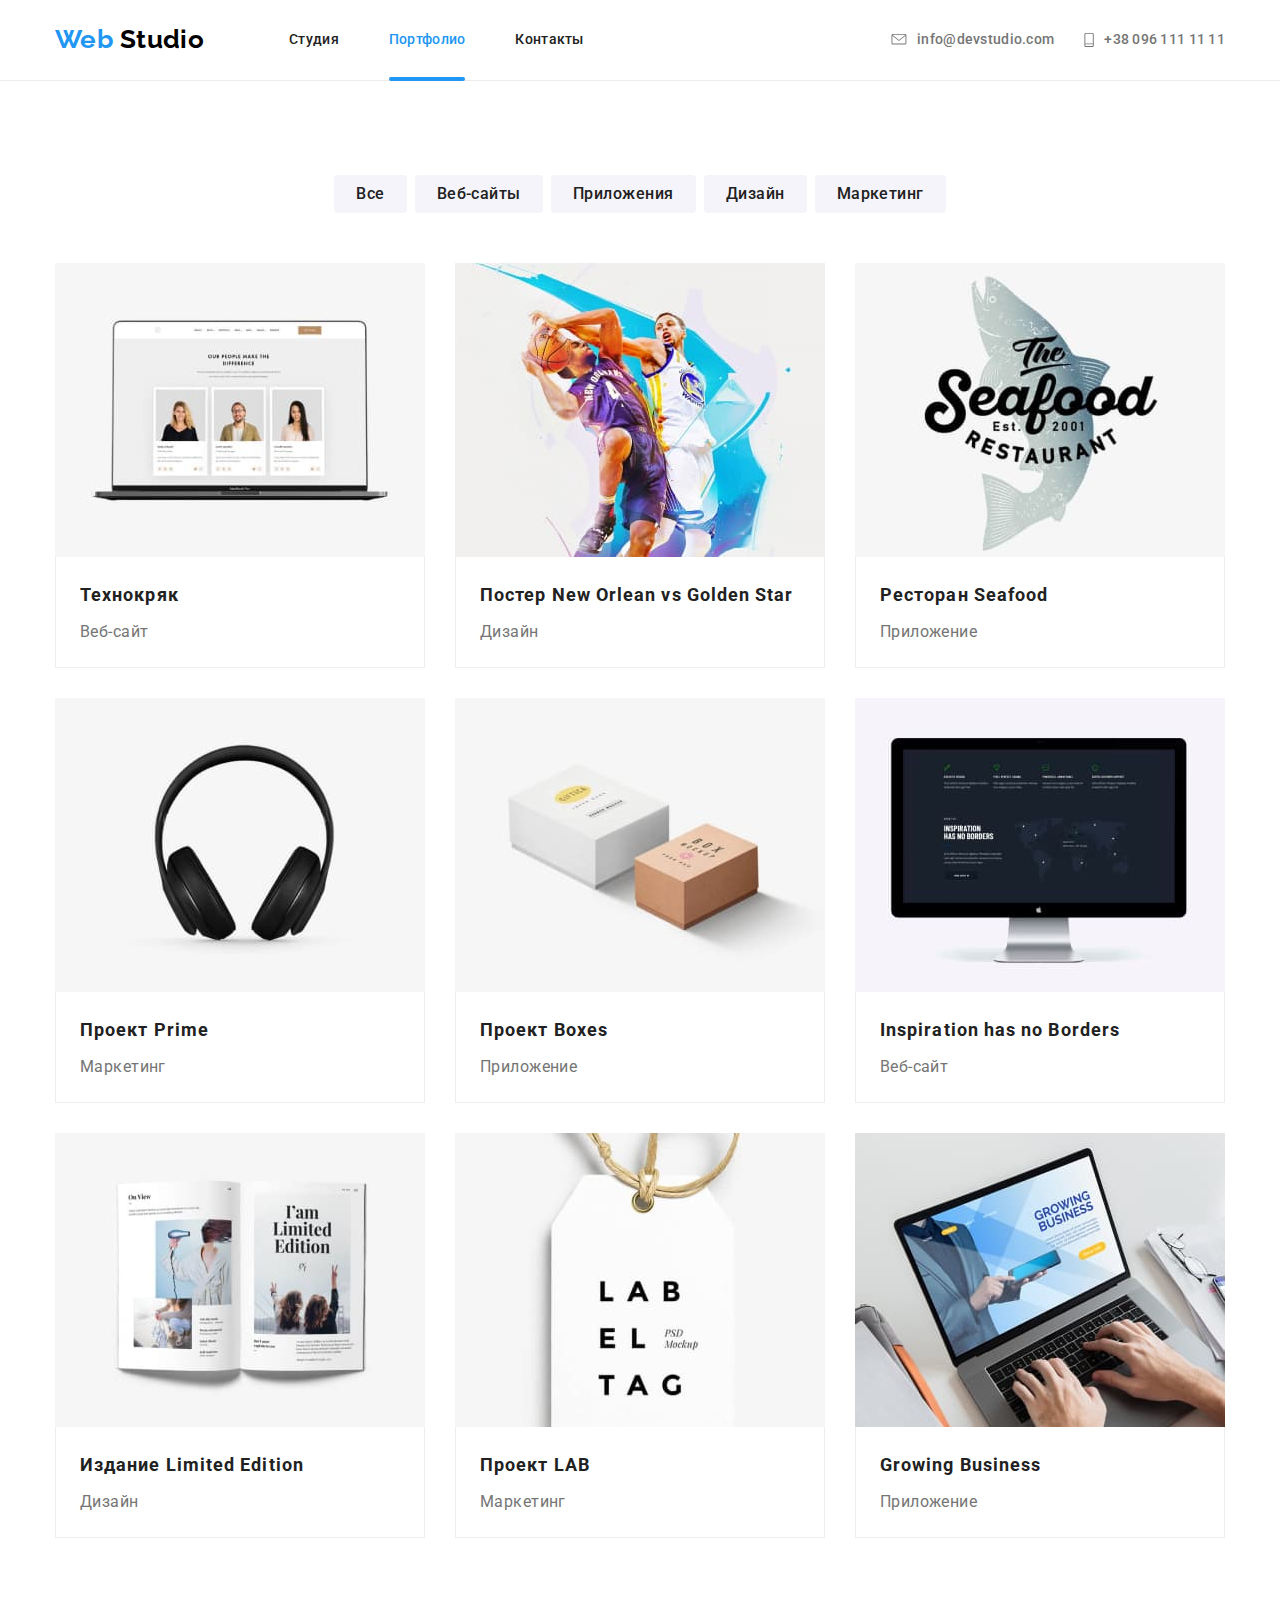
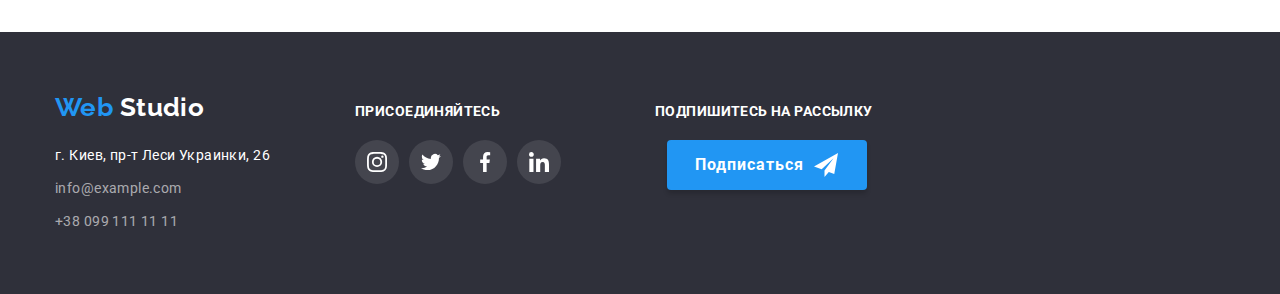
==== portfolio.html @ d70b0548 "+6" ====
<!DOCTYPE html>
<html lang="ru">
  <head>
    <meta charset="UTF-8" />
    <meta name="viewport" content="width=device-width, initial-scale=1.0" />
    <title>Web Studio</title>
    <link
      href="https://fonts.googleapis.com/css2?family=Raleway:wght@700&family=Roboto:wght@400;500;700;900&display=swap"
      rel="stylesheet"
    />
    <link rel="stylesheet" href="./css/normalize.css" />
    <link rel="stylesheet" href="./css/common.css" />
  </head>
  <body>
    <!--Верхняя линия-->
    <header class="header-nav">
      <div class="container main-nav">
        <nav class="site-nav-logo">
          <a class="logo" href="./index.html"
            ><span class="logo-color">Web</span> Studio</a
          >

          <ul class="site-nav list">
            <li class="item"><a href="./index.html" class="link">Студия</a></li>
            <li class="item">
              <a href="./portfolio.html" class="link current">Портфолио</a>
            </li>
            <li class="item"><a href="" class="link">Контакты</a></li>
          </ul>
        </nav>

        <ul class="add-header list">
          <li class="item">
            <a href="mailto:info@devstudio.com" class="link">
              <svg class="icon-style" height="11.2" width="16">
                <use href="./img/symbol-defs111.svg#icon-envelope"></use>
              </svg>
              info@devstudio.com</a
            >
          </li>
          <li class="item">
            <a href="tel:+380961111111" class="link">
              <svg class="icon-style" height="14" width="10">
                <use href="./img/symbol-defs111.svg#icon-phone"></use>
              </svg>
              +38 096 111 11 11</a
            >
          </li>
        </ul>
      </div>
    </header>
    <main>
      <!--Навигация по проэктам-->
      <section class="portfolio">
        <div class="container">
          <h1 class="is-hidden">Портфолио</h1>

          <ul class="list box-button">
            <li class="item">
              <button type="button" class="filter">Все</button>
            </li>
            <li class="item">
              <button type="button" class="filter">Веб-сайты</button>
            </li>
            <li class="item">
              <button type="button" class="filter">Приложения</button>
            </li>
            <li class="item">
              <button type="button" class="filter">Дизайн</button>
            </li>
            <li class="item">
              <button type="button" class="filter">Маркетинг</button>
            </li>
          </ul>
          <!-- сетка -->
          <div class="projects">
            <ul class="list grid">
              <li class="grid-item">
                <div>
                  <a class="projects-link" href="#">
                    <div class="card-hover">
                      <img
                        class="picture projects-img"
                        src="./images-portfolio/technokrjak.jpg"
                        width="370"
                        alt="технокряк веб-сайт"
                        />
                          <p class="hover-text">
                        Технокряк это современная площадка распространения
                        коронавируса. Компании используют эту платформу для
                        цифрового шпионажа и атак на защищённые сервера конкурентов.
                          </p>
                    </div>
                    <div class="text">
                      <h2 class="projects-title">Технокряк</h2>
                      <p class="projects-text">Веб-сайт</p>
                    </div>
                  </a>
                </div>
              </li>
              <li class="grid-item">
                <div>
                  <a class="projects-link" href="#">
                    <div>
                      <img
                        class="picture projects-img"
                        src="./images-portfolio/desing.jpg"
                        width="370"
                        alt="Дизайн постера"
                      />
                      <!-- <p></p> -->
                    </div>
                    <div class="text">
                      <h2 class="projects-title">
                        Постер New Orlean vs Golden Star
                      </h2>
                      <p class="projects-text">Дизайн</p>
                    </div>
                  </a>
                </div>
              </li>
              <li class="grid-item">
                <div>
                  <a class="projects-link" href="#">
                    <div>
                      <img
                        class="picture projects-img"
                        src="./images-portfolio/seafood.jpg"
                        width="370"
                        alt="приложение ресторана Seafood"
                      />
                      <!-- <p></p> -->
                    </div>
                    <div class="text">
                      <h2 class="projects-title">Ресторан Seafood</h2>
                      <p class="projects-text">Приложение</p>
                    </div>
                  </a>
                </div>
              </li>
              <li class="grid-item">
                <div>
                  <a class="projects-link" href="#">
                    <div>
                      <img
                        class="picture projects-img"
                        src="./images-portfolio/prime.jpg"
                        width="370"
                        alt="Проект Prime"
                      />
                      <!-- <p></p> -->
                    </div>
                    <div class="text">
                      <h2 class="projects-title">Проект Prime</h2>
                      <p class="projects-text">Маркетинг</p>
                    </div>
                  </a>
                </div>
              </li>
              <li class="grid-item">
                <div>
                  <a class="projects-link" href="#">
                    <div>
                      <img
                        class="picture projects-img"
                        src="./images-portfolio/boxes.jpg"
                        width="370"
                        alt="приложение Boxes"
                      />
                      <!-- <p></p> -->
                    </div>
                    <div class="text">
                      <h2 class="projects-title">Проект Boxes</h2>
                      <p class="projects-text">Приложение</p>
                    </div>
                  </a>
                </div>
              </li>
              <li class="grid-item">
                <div>
                  <a class="projects-link" href="#">
                    <div>
                      <img
                        class="picture projects-img"
                        src="./images-portfolio/Inspiration-has-no-Borders.jpg"
                        width="370"
                        alt="Веб-сайт Inspiration has no Borders "
                      />
                      <!-- <p></p> -->
                    </div>
                    <div class="text">
                      <h2 class="projects-title">Inspiration has no Borders</h2>
                      <p class="projects-text">Веб-сайт</p>
                    </div>
                  </a>
                </div>
              </li>
              <li class="grid-item">
                <div>
                  <a class="projects-link" href="#">
                    <div>
                      <img
                        class="picture projects-img"
                        src="./images-portfolio/LimitedEdition.jpg"
                        width="370"
                        alt="дизайн издания Limited Edition"
                      />
                      <!-- <p></p> -->
                    </div>
                    <div class="text">
                      <h2 class="projects-title">Издание Limited Edition</h2>
                      <p class="projects-text">Дизайн</p>
                    </div>
                  </a>
                </div>
              </li>
              <li class="grid-item">
                <div>
                  <a class="projects-link" href="#">
                    <div>
                      <img
                        class="picture projects-img"
                        src="./images-portfolio/lab.jpg"
                        width="370"
                        alt="Проект LAB"
                      />
                      <!-- <p></p> -->
                    </div>
                    <div class="text">
                      <h2 class="projects-title">Проект LAB</h2>
                      <p class="projects-text">Маркетинг</p>
                    </div>
                  </a>
                </div>
              </li>
              <li class="grid-item">
                <div>
                  <a class="projects-link" href="#">
                    <div>
                      <img
                        class="picture projects-img"
                        src="./images-portfolio/GrowingBusiness.jpg"
                        width="370"
                        alt="приложение Growing Business "
                      />
                      <!-- <p></p> -->
                    </div>
                    <div class="text">
                      <h2 class="projects-title">Growing Business</h2>
                      <p class="projects-text">Приложение</p>
                    </div>
                  </a>
                </div>
              </li>
            </ul>
          </div>
        </div>
      </section>
    </main>

    <!--Подвал-->
    <footer class="footer">
      <div class="container main-footer">
        <!--Адрес-->
        <div class="foot-address item">
          <a href="./index.html" class="logo"
            ><span class="logo-color">Web</span> Studio</a
          >
          <address>
            <p>г. Киев, пр-т Леси Украинки, 26</p>
            <a class="link" href="mailto:info@example.com"> info@example.com</a
            ><br />
            <a class="link" href="tel:+380991111111"> +38 099 111 11 11</a>
          </address>
        </div>
        <!--Соцсети-->
        <div class="social item">
          <p class="social-text">присоединяйтесь</p>
          <ul class="list footer-link">
            <li class="list-item">
              <a class="link" href="" aria-label="Ссылка на Instagram">
                <svg class="icon" width="20" height="20">
                  <use href="./img/symbol-defs111.svg#icon-instagram2"></use>
                </svg>
              </a>
            </li>
            <li class="list-item">
              <a href="" aria-label="Ссылка на Twitter" class="link"
                ><svg class="icon" width="20" height="20">
                  <use
                    href="./img/symbol-defs111.svg#icon-twitter-1"
                  ></use></svg></a>
            </li>
            <li class="list-item">
              <a href="" aria-label="Ссылка на Facebook" class="link"
                ><svg class="icon" width="20" height="20">
                  <use
                    href="./img/symbol-defs111.svg#icon-facebook1"
                  ></use></svg></a>
            </li>
            <li class="list-item">
              <a href="" aria-label="Ссылка на Linkedin" class="link"
                ><svg class="icon" width="20" height="20">
                  <use
                    href="./img/symbol-defs111.svg#icon-linkedin1"
                  ></use></svg></a>
            </li>
          </ul>
        </div>
        <div class="form item">
          <p class="form-text">Подпишитесь на рассылку</p>
          <button class="button sub">
            Подписаться
            <svg class="form-icon" width="24" height="24">
              <use href="./img/symbol-defs111.svg#icon-send"></use>
            </svg>
          </button>
        </div>
      </div>
    </footer>
  </body>
</html>
---- css/common.css ----
/* цвет основного текста #212121 */
/*вторичный цвет  текста  #757575 */
/* белый  #FFFFFF */
/* акцент #2196F3 */
/* вторичный фон #F5F4FA */
/* цвет лого #000000 */

html {
  box-sizing: border-box;
}

*,
*::before,
*::after {
  box-sizing: inherit;
}

:root {
  --primary-text-color: #757575;
  --title-text-color: #212121;
  --accent-color: #2196f3;
  --primary-white-color: #ffffff;
  --secondary-bg-color: #f5f4fa;
  --footer-link-color: rgba(255, 255, 255, 0.6);
  --footer-link-bg-color: rgba(255, 255, 255, 0.1);
  --svg-color: #afb1b8;
  --hover-color-blue:rgba(33, 150, 243, 0.9);
}

/* Остальной код */
/* font-family: 'Raleway', sans-serif;
font-family: 'Roboto', sans-serif; */
body {
  background-color: var(--primary-white-color);
  color: var(--primary-text-color);

  font-family: "Roboto", sans-serif;
  font-size: 14px;
  line-height: 1.71;
  letter-spacing: 0.03em;
 
}

/* button */
.button {
  display: inline-block;

  border-radius: 4px;
  border: none;
  padding: 10px 32px;
  min-width: 200px;

  color: var(--primary-white-color);
  background-color: var(--accent-color);
  border-color: transparent;
  box-shadow: 0px 4px 4px rgba(0, 0, 0, 0.15);

  align-items: center;
  text-align: center;

  font-weight: 700;
  font-size: 16px;
  line-height: 1.87;
  letter-spacing: 0.06em;
}

.button.sub {
  display: flex;
  padding-top: 10px;
  padding-right: 28px;
  padding-bottom: 10px;
  padding-left: 28px;
  margin-left: 12px;
}

.container {
  width: 1200px;
  padding-left: 15px;
  padding-right: 15px;
  margin: 0 auto;
  /* outline: 2px solid tomato; */
}

/* утилита */
.list {
  list-style: none;
  padding: 0;
  margin: 0;
}

.picture {
  display: block;
}

/* прячем заголовок */
.is-hidden {
  display: none;
}

/* шапка */
.header-nav {
  border-bottom: 1px solid #ECECEC;
}
/* .header-nav {
  padding-top: 24px;
  padding-bottom: 25px;
} */

.main-nav {
  display: flex;
  align-items: center;
}

/* логотип */
.logo {
  color: #000000;

  font-family: "Raleway", sans-serif;
  font-weight: 700;
  font-size: 26px;
  line-height: 1.2;
  text-decoration: none;
  transition-property: color;
  transition-duration: 250ms;
  transition-timing-function: cubic-bezier(0.4, 0, 0.2, 1);
}
.logo:hover,
.logo:focus {
  color: var(--accent-color);
  /* transition-duration: 250ms;
  transition-timing-function: cubic-bezier(0.4, 0, 0.2, 1); */
}

.logo .logo-color {
  color: var(--accent-color);
}

/* .site-nav */
.site-nav-logo {
  display: flex;
  align-items: center;
}
.site-nav-logo .logo {
  display: block;
  padding-top: 24px;
  padding-bottom: 25px;
}

.site-nav {
  display: flex;
  margin-left: 85px;
}
/* .site-nav .item:not(:last-child) {
  margin-right: 50px;
} */

.site-nav .item + .item {
  margin-left: 50px;
}

.site-nav .link {
  display: block;

  padding-top: 32px;
  padding-bottom: 32px;

  color: var(--title-text-color);

  font-weight: 500;
  font-size: 14px;
  line-height: 1.14;
  letter-spacing: 0.02em;
  text-decoration: none;
  transition-property: color;
  transition-duration: 250ms;
  transition-timing-function: cubic-bezier(0.4, 0, 0.2, 1);
}
.site-nav .link:hover,
.site-nav .link:focus {
  color: var(--accent-color);
  /* transition-duration: 250ms;
  transition-timing-function: cubic-bezier(0.4, 0, 0.2, 1); */
}
.site-nav .link.current {
  position: relative;
  color: var(--accent-color);
}
.site-nav .link.current::after{
  position: absolute;
  content: "";
  display:block; 
  width: 100%;
  height: 4px;
  bottom: -1px;
  
  background-color:var(--accent-color) ;
  border-radius: 2px;
}


.add-header {
  display: flex;
  margin-left: auto;
  align-items: center;
  padding-top: 32px;
  padding-bottom: 32px;
}

.add-header .item + .item {
  margin-left: 30px;
}
/* .add-header .item:not(:last-child) {
  margin-right: 30px;
  
} */

.add-header .link {
  display: flex;
  align-items: center;

  color: var(--primary-text-color);
  fill: currentColor;

  font-weight: 500;
  font-size: 14px;
  line-height: 1.14;
  letter-spacing: 0.02em;
  text-decoration: none;
  transition-duration: 250ms;
  transition-timing-function: cubic-bezier(0.4, 0, 0.2, 1);
}

.add-header .link:hover,
.add-header .link:focus {
  color: var(--accent-color);
  /* transition-duration: 250ms;
  transition-timing-function: cubic-bezier(0.4, 0, 0.2, 1); */
}
.icon-style {
  margin-right: 10px;
}

/*footer*/
/* * {
  outline: 2px solid yellowgreen;
} */
.footer {
  background-color: #2f303a;
  padding-top: 60px;
  padding-bottom: 60px;
}

.main-footer {
  display: flex;
}
.main-footer .item + .item {
  margin-left: 30px;
}

.footer .logo {
  color: var(--primary-white-color);
}
.footer .logo-color {
  color: var(--accent-color);
}
/* address */
.foot-address {
  flex-basis: 270px;
}
address p {
  color: var(--primary-white-color);
  font-style: normal;

  margin-top: 20px;
  margin-bottom: 9px;
}
address .link {
  display: inline-block;
  color: var(--footer-link-color);
  text-decoration: none;
  font-style: normal;
}
address .link:not(:last-child) {
  margin-bottom: 9px;
}
/* social networks */

.footer .social {
  flex-basis: 270px;
}

.social-text,
.form-text {
  margin-top: 12px;
  margin-bottom: 20px;

  color: var(--primary-white-color);

  font-weight: 700;
  font-size: 14px;
  line-height: 1.14;

  text-transform: uppercase;
}

.footer-link {
  display: flex;
}

.social .link {
  display: flex;
  justify-content: center;
  align-items: center;

  width: 44px;
  height: 44px;
 border-radius: 50%;
  fill: var(--primary-white-color);
  background-color: var(--footer-link-bg-color);
  transition-property:background-color;
  transition-duration: 250ms;
  transition-timing-function: cubic-bezier(0.4, 0, 0.2, 1);
  
}

.footer-link .list-item:not(:last-child) {
  margin-right: 10px;
}

.social .link:hover,
.social .link:focus {
  background-color: var(--accent-color);
  
  border-radius: 50%;
  /* transition-duration: 250ms;
  transition-timing-function: cubic-bezier(0.4, 0, 0.2, 1); */
}

/* form */
.footer .form {
  flex-basis: 570px;
}
.footer .form-icon {
  margin-left: 10px;
}

/* футер^ */

/* main index */

/* hero */
.hero {
  text-align: center;
}

.hero.background {
  padding-top: 200px;

  max-width: 1600px;
  height: 600px;

  background-color: #000000;
  background-image: linear-gradient(
      rgba(47, 48, 58, 0.4),
      rgba(47, 48, 58, 0.4)
    ),
    url(../img/Headerimg.jpg);
  background-repeat: no-repeat;
  background-size: cover;
  background-attachment: scroll;
  background-position: center;
  margin-left: auto;
  margin-right: auto;
}

.hero-title {
  color: var(--primary-white-color);

  font-weight: 900;
  font-size: 44px;
  line-height: 1.36;

  letter-spacing: 0.06em;
  text-transform: uppercase;

  margin-top: 0;
  margin-bottom: 30px;
}

/* sectoin */
.section:not(.features) {
  padding-top: 94px;
  padding-bottom: 94px;
  /* outline: 2px solid tomato; */
}
.section.features {
  padding-top: 94px;
}

.section-title {
  color: var(--title-text-color);

  font-weight: 700;
  font-size: 36px;
  line-height: 1.17;
  text-align: center;

  margin-top: 0;
  margin-bottom: 50px;
}

/* features*/

.features-list {
  display: flex;
}
.features-list .item {
  width: 270px;
  /* background-color: tomato; */
}
.features-list .item + .item {
  margin-left: 30px;
}
.icon-back {
  display: flex;
  justify-content: center;
  align-items: center;
  height: 120px;
  background-color: var(--secondary-bg-color);
  border-radius: 4px;
}

/* .icon-group::before {
  background-image: url(../img/Group.svg);
}
.icon-clok1::before {
  background-image: url(../img/clock1.svg);
}
.icon-diagram1::before {
  background-image: url(../img/diagram1.svg);
}
.icon-astronaut1::before {
  background-image: url(../img/astronaut1.svg);
} */
.features-list .title {
  font-weight: 700;
  font-size: 14px;
  line-height: 1.14;
  text-transform: uppercase;
}
.features-list .title {
  color: var(--title-text-color);
  margin-top: 30px;
  margin-bottom: 10px;
}
.features-list p {
  margin-top: 0;
  margin-bottom: 0;
}

/* work  */
.work .title {
  position: absolute;
  bottom: 0;
  display: flex;
  align-items: center;
  justify-content: center;
  
  width: 100%;
  height: 70px;
  margin: 0;
  
  font-weight: 700;
  font-size: 14px;
  line-height: 1.14;
  text-transform: uppercase;

  background: rgba(47, 48, 58, 0.8);
  color: var(--primary-white-color);
}

.work.list {
  display: flex;
  /* justify-content: space-between; */
}

.work .item {
  width: calc((100% - 60px) / 3);
  position: relative;
}

.work .item:not(:last-child) {
  margin-right: 30px;
}

/* .work .item + .item {
  margin-left: 30px;
} */

/* team  */
.section.team {
  background-color: var(--secondary-bg-color);
  
}
.team a {
  text-decoration: none;
  color: inherit;
}
.team .title {
  color: var(--title-text-color);

  font-weight: 700;
  font-size: 14px;
  line-height: 1.14;
  text-align: center;
  margin-top: 0;
  margin-bottom: 10px;
}
.team .list {
  display: flex;
  flex-wrap: wrap-reverse;
}

.team .list-link {
  display: flex;
  justify-content: space-between;
}
/* .list-link .list-item:not(:last-child) {
  margin-right: 10px;
} */

.list-link .list-item:not(:nth-child(4n + 4)) {
  margin-right: 10px;
}

/* закраска вместо иконок */
/* удалить потом */

.team .link {
  fill: var(--svg-color);
  display: flex;
  justify-content: center;
  align-items: center;
  width: 44px;
  height: 44px;
  border-radius: 50%;
  transition-property: background-color, fill;
  transition-duration: 250ms;
  transition-timing-function: cubic-bezier(0.4, 0, 0.2, 1);
}
.team .link:hover,
.team .link:focus {
  fill: var(--primary-white-color);
  background-color: var(--accent-color);

}
.team .wrapper {
  padding-top: 30px;
  padding-right: 32px;
  padding-bottom: 24px;
  padding-left: 32px;
}
.team .text {
  font-weight: 400;
  font-size: 16px;
  line-height: 1.19;

  text-align: center;

  margin-top: 0;
  margin-bottom: 16px;
}
.team .social-icons {
  /* width: 270px; */
  width: calc((100% - 30px * 3) / 4);

  background-color: var(--primary-white-color);
  box-shadow: 0px 1px 3px rgba(0, 0, 0, 0.12), 0px 1px 1px rgba(0, 0, 0, 0.14), 0px 2px 1px rgba(0, 0, 0, 0.2);
}

.team .social-icons:not(:last-child) {
  margin-right: 30px;
}

/* customers  */
.customers .list {
  display: flex;
  /* justify-content: space-between; */
}
.customers .flex {
  display: flex;
}
.customers .item {
  width: calc((100% - 150px) / 5);
}

.customers .link {
  display: flex;
  justify-content: center;
  align-items: center;

  fill: var(--svg-color);
  border: 1px solid var(--svg-color);
  border-radius: 4px;
  height: 90px;
  transition-property: fill, border-color;
  transition-duration: 250ms;
  transition-timing-function: cubic-bezier(0.4, 0, 0.2, 1);
}
.customers .item + .item {
  margin-left: 30px;
}

.customers .link:hover,
.customers .link:focus {
  fill: var(--accent-color);
  border: 1px solid var(--accent-color);
  /* transition-duration: 250ms;
  transition-timing-function: cubic-bezier(0.4, 0, 0.2, 1); */
}

/* portfolio main */

.portfolio {
  padding-top: 94px;
  padding-bottom: 94px;
  /* outline: 2px solid tomato; */
}
.box-button {
  display: flex;
  justify-content: center;
  margin-bottom: 50px;
}
.box-button .item + .item {
  margin-left: 8px;
}
.portfolio .filter {
  border-radius: 4px;
  border: none;
  padding: 6px 22px;

  color: var(--title-text-color);
  background-color: var(--secondary-bg-color);
  font-family: inherit;

  font-weight: 500;
  font-size: 16px;
  line-height: 1.62;
  text-align: center;
  letter-spacing: 0.03em;
  transition-property: color, background-color, box-shadow ;
  transition-duration: 250ms;
  transition-timing-function: cubic-bezier(0.4, 0, 0.2, 1);
}
.portfolio .filter:hover,
.portfolio .filter:focus {
  color: var(--primary-white-color);
  background-color: var(--accent-color);
  box-shadow: 0px 2px 2px rgba(0, 0, 0, 0.12), 0px 1px 2px rgba(0, 0, 0, 0.08),
    0px 3px 1px rgba(0, 0, 0, 0.1);
    /* transition-duration: 250ms;
  transition-timing-function: cubic-bezier(0.4, 0, 0.2, 1); */
}

.projects {
  font-size: 18px;
  line-height: 1.56;
}
.grid {
  display: flex;
  flex-wrap: wrap;
}
.grid-item{
  width: calc((100% - 60px) / 3);
  /* border: 1px solid #EEEEEE; */
}

.grid-item:not(:nth-child(3n + 3)) {
  margin-right: 30px;
}
.grid-item:not(:nth-last-child(-n + 3)) {
  margin-bottom: 30px;
}
.card-hover{
  position: relative;
  overflow: hidden;
}
/* .card-hover::before{
  content: "";
  position: absolute;
  display: block;
  background-color: var(--hover-color-blue);
  width:100%;
  height:100%;
 transform: translateY(100%);
  transition-property: translate;
  transition-duration: 2500ms;
  transition-timing-function: cubic-bezier(0.4, 0, 0.2, 1);
  
} */
.hover-text {
position: absolute;
top: 0px;
left: 0px;
width: 100%;
height: 100%;
padding: 64px 24px;
margin: 0;
/* opacity: 0; */

font-size: 18px;
line-height: 1.56;
color: var(--primary-white-color);
background-color: var(--hover-color-blue);

transform: translateY(100%);
transition-property: translate(Y);
transition-duration: 250ms;
transition-timing-function: cubic-bezier(0.4, 0, 0.2, 1);

}
.projects-link:hover .hover-text,
.projects-link:focus .hover-text {
  /* opacity: 1; */
  transform: translateY(0%);
  /* transition-duration: 250ms;
  transition-timing-function: cubic-bezier(0.4, 0, 0.2, 1);
   */
}

.picture.projects-img {
 width: 100%;
}

.projects-link {
  color: inherit;
  text-decoration: none;
  display: block;
  transition-property: box-shadow;
  transition-duration: 250ms;
  transition-timing-function: cubic-bezier(0.4, 0, 0.2, 1);
 
}
.projects-link:hover,
.projects-link:focus{
  box-shadow: 0px 1px 1px rgba(0, 0, 0, 0.12), 0px 4px 4px rgba(0, 0, 0, 0.06), 1px 4px 6px rgba(0, 0, 0, 0.16);

  /* transition-duration: 250ms;
  transition-timing-function: cubic-bezier(0.4, 0, 0.2, 1); */
}
.projects .text {
  padding: 20px 24px;
  border-left: 1px solid #EEEEEE;
  border-bottom: 1px solid #EEEEEE;
  border-right: 1px solid #EEEEEE;
}



.projects-title {
  margin-top: 0;
  margin-bottom: 4px;

  color: var(--title-text-color);

  font-weight: 700;
  font-size: 18px;
  line-height: 2;
  letter-spacing: 0.06em;
  text-decoration: none;
}

.projects-text {
  font-weight: 400;
  font-size: 16px;
  line-height: 1.87;
  margin: 0;
}

/* backdrop */

.backdrop {
  position: fixed;
  top: 0;
  left: 0;
  right: 0;
  bottom: 0;
  background: rgba(0, 0, 0, 0.2);
  z-index: 100;
  opacity: 1;

  display: block;
  transition: opacity 250ms cubic-bezier(0.4, 0, 0.2, 1);
}

.modal {
  position: absolute;
  top: 50%;
  left: 50%;
  transform: translate(-50%, -50%);
  width: 100%;
  max-width: 528px;
  height: 581px;
  /* чтоб в мобилку влезло */
  background-color: var(--primary-white-color);
  box-shadow: 0px 1px 3px rgba(0, 0, 0, 0.12), 0px 1px 1px rgba(0, 0, 0, 0.14), 0px 2px 1px rgba(0, 0, 0, 0.2);
  border-radius: 4px;

}
/* 
@keyframes change-opacity {
  0%{opacity: 0.2;};
  30%{opacity: 0.6;};
  60%{opacity: 0.8;};
  100%{opacity: 1;};
} */

.btn-close {
  position: absolute;
  display: inline-flex;
  align-items: center;
  top: 8px;
  right: 8px;
  width: 30px;
  height: 30px;
  border-radius: 50%;
  border: 1px solid rgba(0, 0, 0, 0.1);
  background-color: var(--primary-white-color);
}

.backdrop.is-hidden {
  pointer-events: none;
  opacity: 0;
  transition: opacity 250ms cubic-bezier(0.4, 0, 0.2, 1);
}
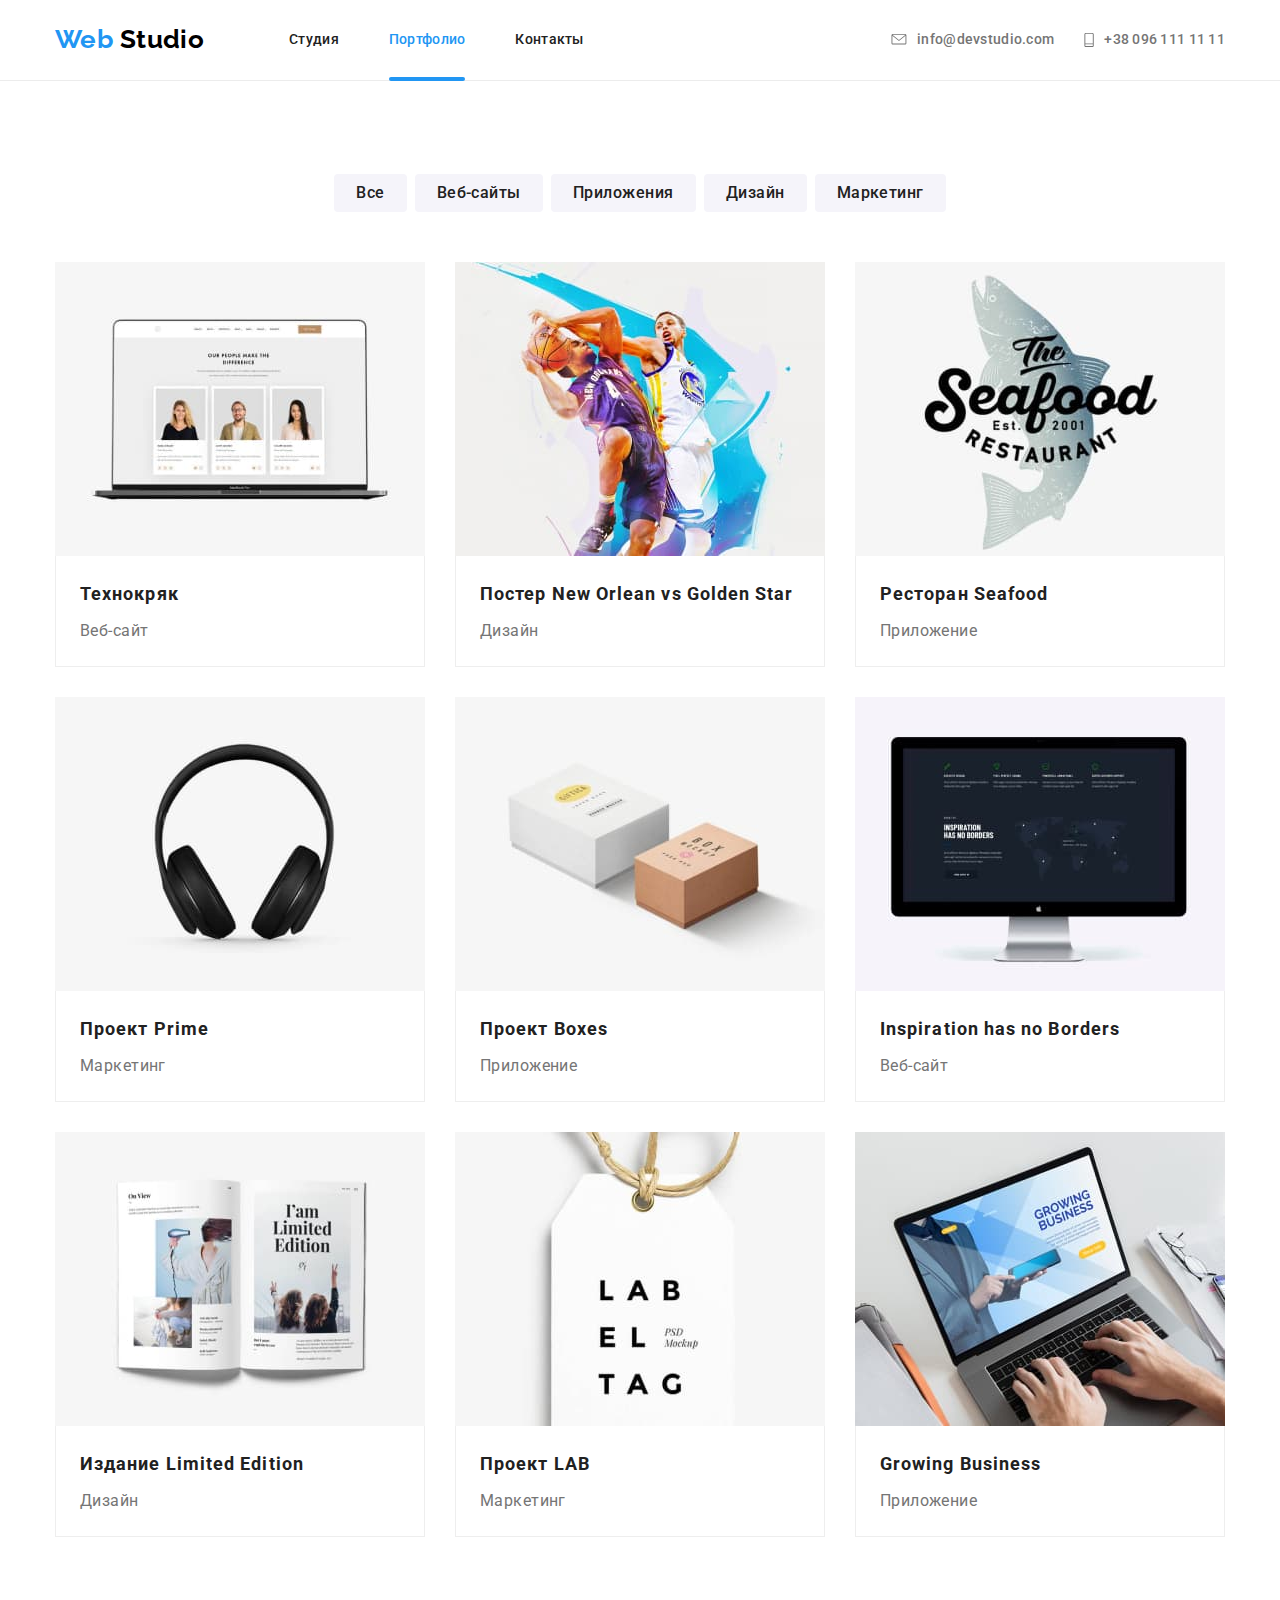
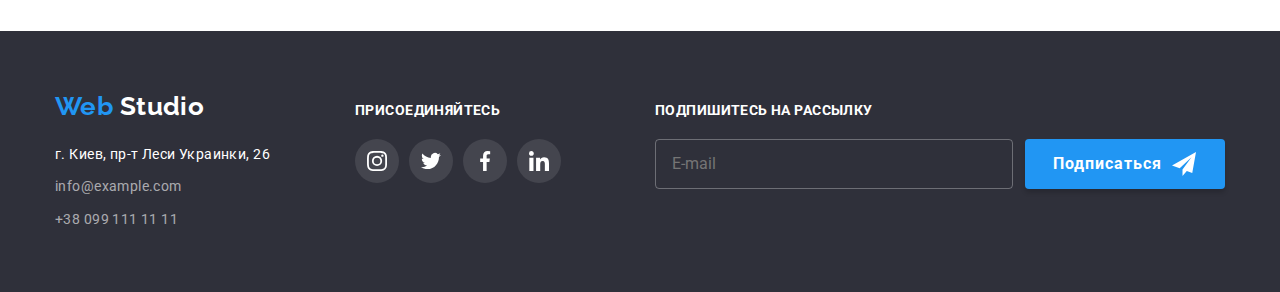
==== commit 3b9eb93f: "разметка формы" ====
--- a/portfolio.html
+++ b/portfolio.html
@@ -309,12 +309,16 @@
         </div>
         <div class="form item">
           <p class="form-text">Подпишитесь на рассылку</p>
-          <button class="button sub">
+          <form class="form-email" action="#">
+            <input class="input-footer-email" type="email" placeholder="E-mail">
+
+          <button type="submit" class="button sub">
             Подписаться
             <svg class="form-icon" width="24" height="24">
               <use href="./img/symbol-defs111.svg#icon-send"></use>
             </svg>
           </button>
+        </form>
         </div>
       </div>
     </footer>
--- a/css/common.css
+++ b/css/common.css
@@ -25,6 +25,8 @@
   --footer-link-bg-color: rgba(255, 255, 255, 0.1);
   --svg-color: #afb1b8;
   --hover-color-blue:rgba(33, 150, 243, 0.9);
+  --form-text-color:rgba(117, 117, 117, 0.5);
+  --padding-main: 80px;
 }
 
 /* Остальной код */
@@ -98,6 +100,17 @@
 }
 
 /* шапка */
+header{
+  position: fixed;
+  left: 50%;
+  transform: translateX(-50%);
+  width: 100%;
+  background-color: var(--primary-white-color);
+  z-index: 99;
+}
+main{
+  padding-top: var(--padding-main);
+}
 .header-nav {
   border-bottom: 1px solid #ECECEC;
 }
@@ -340,10 +353,26 @@
 .footer .form {
   flex-basis: 570px;
 }
+
 .footer .form-icon {
   margin-left: 10px;
 }
-
+.form-email{
+  display: flex;
+  justify-content: space-between;
+}
+.input-footer-email{
+  width: 358px;
+  height: 50px;
+  padding: 15px 16px;
+
+  font-size: 16px;
+  line-height: 1.25;
+  color: var(--footer-link-color);
+  background-color: inherit;
+  border:1px solid rgba(255, 255, 255, 0.3);
+  border-radius: 4px;
+}
 /* футер^ */
 
 /* main index */
@@ -802,10 +831,10 @@
   max-width: 528px;
   height: 581px;
   /* чтоб в мобилку влезло */
+  padding: 40px;
   background-color: var(--primary-white-color);
   box-shadow: 0px 1px 3px rgba(0, 0, 0, 0.12), 0px 1px 1px rgba(0, 0, 0, 0.14), 0px 2px 1px rgba(0, 0, 0, 0.2);
   border-radius: 4px;
-
 }
 /* 
 @keyframes change-opacity {
@@ -833,3 +862,60 @@
   opacity: 0;
   transition: opacity 250ms cubic-bezier(0.4, 0, 0.2, 1);
 }
+
+/* Form */
+.input{
+
+width: 100%;
+max-width: 448px;
+border: 1px solid rgba(33, 33, 33, 0.2);
+box-sizing: border-box;
+border-radius: 4px;
+
+
+}
+
+.input-item{
+  height: 40px;
+  margin-bottom: 10px;
+}
+
+.input.comment {
+  height: 120px;
+  resize: none;
+
+  padding: 12px 16px;
+  margin-bottom: 20px;
+}
+.input.comment::placeholder{
+  color: var(--form-text-color);
+}
+
+.form-title{
+
+font-weight: 700;
+font-size: 20px;
+line-height: 1.15;
+text-align: center;
+color: var(--title-text-color);
+
+margin-top: 0;
+margin-bottom: 12px;
+}
+.label-text {
+  
+  font-size: 12px;
+  line-height: 1.16;
+  letter-spacing: 0.01em;
+}
+.form-agree{
+  margin-bottom: 30px;
+}
+
+.form-sub-btn{
+  display: flex;
+  justify-content: center;
+}
+.link-agree{
+  color: var(--accent-color);
+}